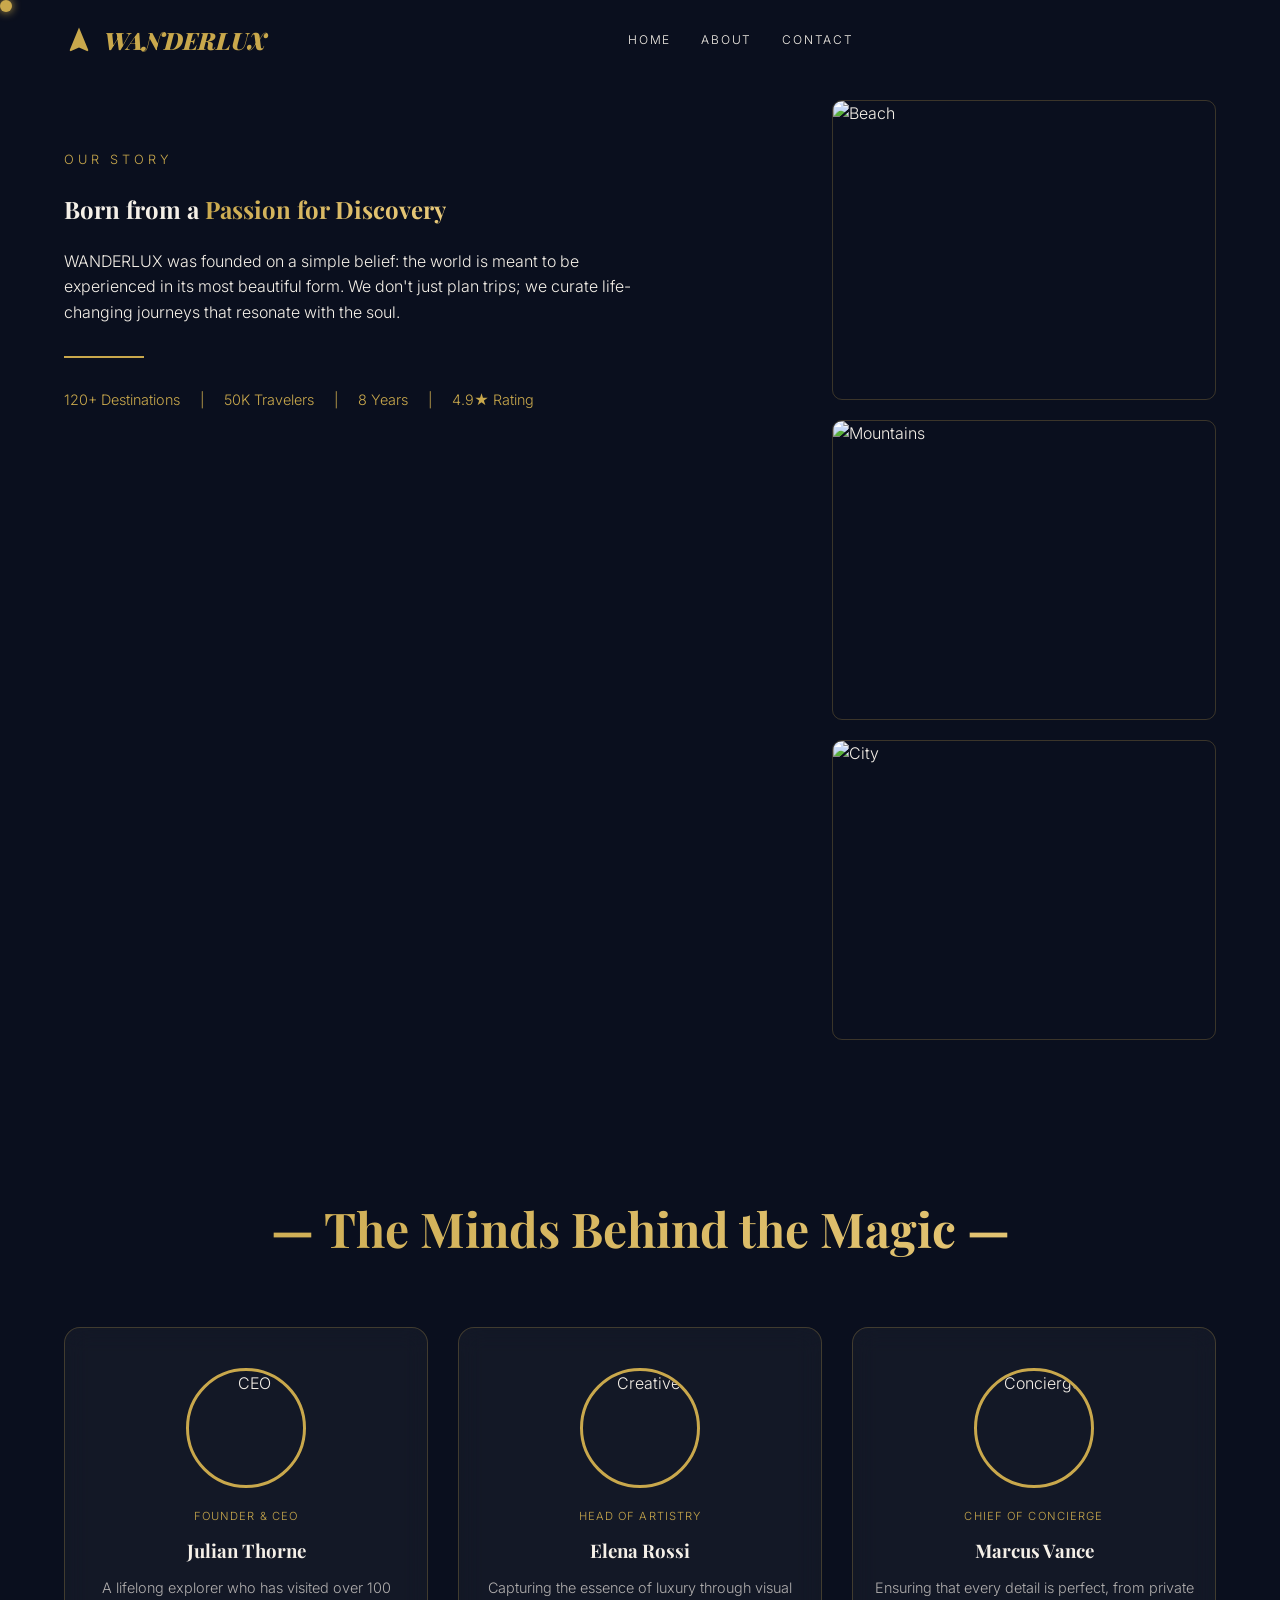
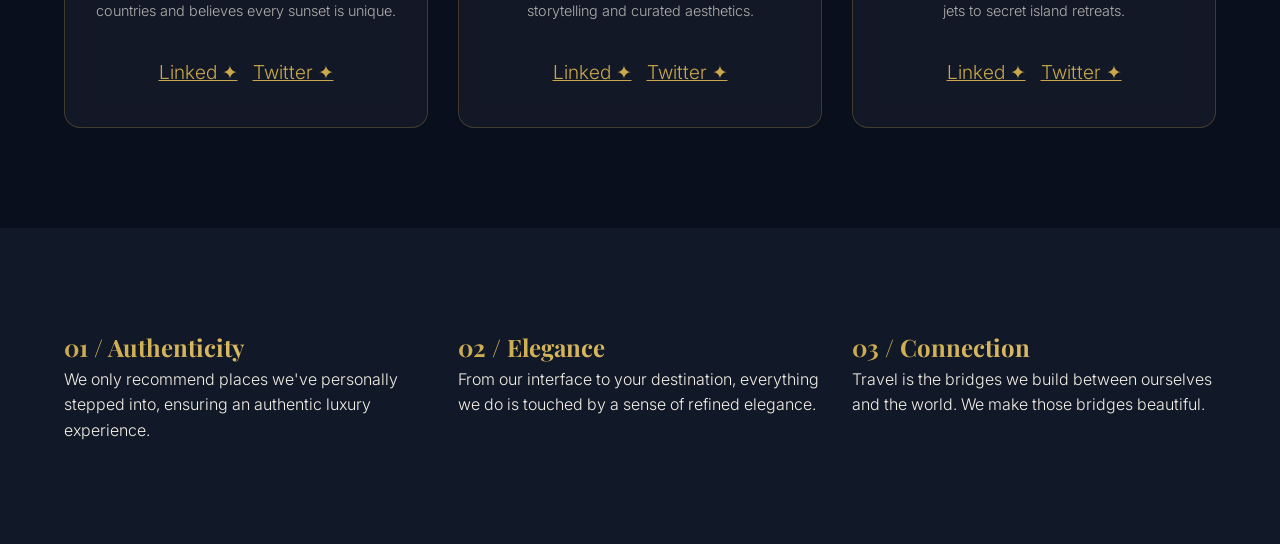
==== about.html @ 08367f94 "feat: implement initial structure for the travel recommendation application including home, about, a" ====
<!DOCTYPE html>
<html lang="en">
<head>
  <meta charset="UTF-8">
  <meta name="viewport" content="width=device-width, initial-scale=1.0">
  <title>About Us | WANDERLUX</title>
  <link rel="stylesheet" href="style.css">
</head>
<body>

  <div id="cursor"></div>

  <!-- Navbar (No Search) -->
  <nav class="navbar">
    <a href="travel_recommendation.html" class="logo">
      <svg viewBox="0 0 24 24" xmlns="http://www.w3.org/2000/svg">
        <path d="M12 2L4.5 20.29L5.21 21L12 18L18.79 21L19.5 20.29L12 2Z"/>
      </svg>
      WANDERLUX
    </a>
    <div class="nav-links">
      <a href="travel_recommendation.html">Home</a>
      <a href="about.html">About</a>
      <a href="contact.html">Contact</a>
    </div>
    <div></div> <!-- Empty div for spacing -->
  </nav>

  <!-- Hero Section -->
  <section class="about-hero">
    <div class="about-text">
      <span class="hero-label fade-in">OUR STORY</span>
      <h1 class="fade-in">
        <span>Born from a</span>
        <span class="gold-text">Passion for Discovery</span>
      </h1>
      <p class="fade-in" style="max-width: 600px; margin-top: 20px;">
        WANDERLUX was founded on a simple belief: the world is meant to be experienced in its most beautiful form. 
        We don't just plan trips; we curate life-changing journeys that resonate with the soul.
      </p>
      <hr class="hr-gold fade-in">
      <div class="stats-row fade-in">
        <span>120+ Destinations</span> | 
        <span>50K Travelers</span> | 
        <span>8 Years</span> | 
        <span>4.9★ Rating</span>
      </div>
    </div>
    <div class="about-images">
      <img src="https://images.unsplash.com/photo-1507525428034-b723cf961d3e?w=800" alt="Beach" class="fade-in">
      <img src="https://images.unsplash.com/photo-1464822759023-fed622ff2c3b?w=800" alt="Mountains" class="fade-in">
      <img src="https://images.unsplash.com/photo-1502602898657-3e91760cbb34?w=800" alt="City" class="fade-in">
    </div>
  </section>

  <!-- Team Section -->
  <section class="section">
    <h2 class="section-title gold-text">— The Minds Behind the Magic —</h2>
    <div class="grid">
      <div class="card team-card fade-in">
        <img src="https://images.unsplash.com/photo-1500648767791-00dcc994a43e?w=400" alt="CEO" class="team-avatar">
        <span class="team-role">Founder & CEO</span>
        <h3>Julian Thorne</h3>
        <p>A lifelong explorer who has visited over 100 countries and believes every sunset is unique.</p>
        <div class="social-links">
          <a href="#">Linked ✦</a>
          <a href="#">Twitter ✦</a>
        </div>
      </div>
      <div class="card team-card fade-in">
        <img src="https://images.unsplash.com/photo-1494790108377-be9c29b29330?w=400" alt="Creative" class="team-avatar">
        <span class="team-role">Head of Artistry</span>
        <h3>Elena Rossi</h3>
        <p>Capturing the essence of luxury through visual storytelling and curated aesthetics.</p>
        <div class="social-links">
          <a href="#">Linked ✦</a>
          <a href="#">Twitter ✦</a>
        </div>
      </div>
      <div class="card team-card fade-in">
        <img src="https://images.unsplash.com/photo-1507003211169-0a1dd7228f2d?w=400" alt="Concierge" class="team-avatar">
        <span class="team-role">Chief of Concierge</span>
        <h3>Marcus Vance</h3>
        <p>Ensuring that every detail is perfect, from private jets to secret island retreats.</p>
        <div class="social-links">
          <a href="#">Linked ✦</a>
          <a href="#">Twitter ✦</a>
        </div>
      </div>
    </div>
  </section>

  <!-- Philosophy Section -->
  <section class="section" style="background: var(--bg-secondary);">
    <div class="grid">
      <div class="fade-in">
        <h2 class="gold-text">01 / Authenticity</h2>
        <p>We only recommend places we've personally stepped into, ensuring an authentic luxury experience.</p>
      </div>
      <div class="fade-in">
        <h2 class="gold-text">02 / Elegance</h2>
        <p>From our interface to your destination, everything we do is touched by a sense of refined elegance.</p>
      </div>
      <div class="fade-in">
        <h2 class="gold-text">03 / Connection</h2>
        <p>Travel is the bridges we build between ourselves and the world. We make those bridges beautiful.</p>
      </div>
    </div>
  </section>

  <script src="travel_recommendation.js"></script>
</body>
</html>
---- style.css ----
@import url('https://fonts.googleapis.com/css2?family=Playfair+Display:ital,wght@0,700;0,900;1,700;1,900&family=Inter:wght@300;400&display=swap');

:root {
  --bg-primary: #0a0f1e;
  --bg-secondary: #111827;
  --gold: #c9a84c;
  --gold-light: #e8c97a;
  --cream: #f5f0e8;
  --glass-bg: rgba(255, 255, 255, 0.04);
  --glass-border: rgba(201, 168, 76, 0.25);
  --nav-height: 80px;
}

* {
  margin: 0;
  padding: 0;
  box-sizing: border-box;
}

body {
  background-color: var(--bg-primary);
  color: var(--cream);
  font-family: 'Inter', sans-serif;
  font-weight: 300;
  line-height: 1.6;
  overflow-x: hidden;
}

h1, h2, h3, h4, .logo {
  font-family: 'Playfair Display', serif;
}

/* Scrollbar */
::-webkit-scrollbar {
  width: 6px;
}
::-webkit-scrollbar-track {
  background: var(--bg-primary);
}
::-webkit-scrollbar-thumb {
  background: var(--gold);
  border-radius: 3px;
}

/* Navbar */
.navbar {
  position: fixed;
  top: 0;
  width: 100%;
  height: var(--nav-height);
  display: flex;
  justify-content: space-between;
  align-items: center;
  padding: 0 5%;
  z-index: 1000;
  transition: all 0.4s ease;
}

.navbar.scrolled {
  background: rgba(10, 15, 30, 0.85);
  backdrop-filter: blur(20px);
  border-bottom: 1px solid rgba(201, 168, 76, 0.15);
  height: 70px;
}

.logo {
  display: flex;
  align-items: center;
  gap: 10px;
  font-size: 1.5rem;
  font-weight: 900;
  font-style: italic;
  color: var(--gold);
  text-decoration: none;
}

.logo svg {
  width: 30px;
  height: 30px;
  fill: var(--gold);
}

.nav-links {
  display: flex;
  gap: 30px;
}

.nav-links a {
  color: var(--cream);
  text-decoration: none;
  font-size: 0.75rem;
  text-transform: uppercase;
  letter-spacing: 0.15em;
  transition: color 0.3s;
}

.nav-links a:hover {
  color: var(--gold);
}

.nav-search {
  display: flex;
  align-items: center;
  gap: 15px;
}

.search-input {
  background: transparent;
  border: none;
  border-bottom: 1px solid rgba(201, 168, 76, 0.4);
  color: var(--cream);
  padding: 8px 4px;
  outline: none;
  width: 150px;
  transition: all 0.3s;
}

.search-input:focus {
  border-bottom-color: var(--gold);
  width: 200px;
}

.btn {
  padding: 10px 24px;
  border-radius: 50px;
  border: none;
  cursor: pointer;
  font-family: 'Inter', sans-serif;
  font-weight: 400;
  transition: all 0.3s ease;
  text-decoration: none;
  display: inline-block;
}

.btn-gold {
  background: linear-gradient(135deg, var(--gold), var(--gold-light));
  color: var(--bg-primary);
}

.btn-gold:hover {
  transform: scale(1.05);
  box-shadow: 0 0 20px rgba(201, 168, 76, 0.4);
}

.btn-ghost {
  background: transparent;
  border: 1px solid var(--gold);
  color: var(--gold);
}

.btn-ghost:hover {
  background: rgba(201, 168, 76, 0.1);
}

/* Hero Section */
.hero {
  position: relative;
  height: 100vh;
  width: 100%;
  display: flex;
  align-items: center;
  justify-content: center;
  overflow: hidden;
  text-align: center;
}

.hero-bg {
  position: absolute;
  top: 0;
  left: 0;
  width: 100%;
  height: 100%;
  background: linear-gradient(rgba(10, 15, 30, 0.6), rgba(10, 15, 30, 0.6)), 
              url('https://images.unsplash.com/photo-1476514525535-07fb3b4ae5f1?w=1600');
  background-size: cover;
  background-position: center;
  z-index: -2;
}

#hero-canvas {
  position: absolute;
  top: 0;
  left: 0;
  z-index: -1;
}

.hero-content {
  max-width: 900px;
  z-index: 1;
  padding: 0 20px;
}

.hero-label {
  color: var(--gold);
  text-transform: uppercase;
  letter-spacing: 0.3em;
  font-size: 0.8rem;
  margin-bottom: 20px;
  display: block;
}

.hero h1 {
  font-size: 6rem;
  font-weight: 900;
  line-height: 1.1;
  margin-bottom: 20px;
}

.hero h1 span {
  display: block;
}

.gold-text {
  background: linear-gradient(135deg, #c9a84c, #e8c97a, #c9a84c);
  -webkit-background-clip: text;
  -webkit-text-fill-color: transparent;
  background-size: 200% auto;
  animation: shimmer 3s linear infinite;
}

@keyframes shimmer {
  to { background-position: 200% center; }
}

.hero-subtext {
  font-style: italic;
  font-size: 1.2rem;
  margin-bottom: 40px;
  opacity: 0.8;
}

.hero-btns {
  display: flex;
  gap: 20px;
  justify-content: center;
}

.scroll-indicator {
  position: absolute;
  bottom: 30px;
  left: 50%;
  transform: translateX(-50%);
  animation: bounce 2s infinite;
  color: var(--gold);
}

@keyframes bounce {
  0%, 20%, 50%, 80%, 100% { transform: translateY(0) translateX(-50%); }
  40% { transform: translateY(-10px) translateX(-50%); }
  60% { transform: translateY(-5px) translateX(-50%); }
}

/* Marquee */
.marquee {
  background: var(--bg-secondary);
  border-top: 1px solid rgba(201, 168, 76, 0.2);
  border-bottom: 1px solid rgba(201, 168, 76, 0.2);
  padding: 15px 0;
  overflow: hidden;
}

.marquee-track {
  display: flex;
  width: max-content;
  animation: marquee 25s linear infinite;
}

.marquee-item {
  font-family: 'Playfair Display', serif;
  font-size: 1.2rem;
  color: var(--gold);
  margin: 0 40px;
  white-space: nowrap;
}

@keyframes marquee {
  from { transform: translateX(0); }
  to { transform: translateX(-50%); }
}

/* Cards Section */
.section {
  padding: 100px 5%;
}

.section-title {
  text-align: center;
  font-size: 3rem;
  margin-bottom: 60px;
}

.grid {
  display: grid;
  grid-template-columns: repeat(auto-fill, minmax(350px, 1fr));
  gap: 30px;
}

.card {
  background: var(--glass-bg);
  border: 1px solid var(--glass-border);
  backdrop-filter: blur(12px);
  border-radius: 16px;
  overflow: hidden;
  transition: all 0.3s ease;
  display: flex;
  flex-direction: column;
}

.card:hover {
  transform: translateY(-8px);
  border-color: rgba(201, 168, 76, 0.6);
  box-shadow: 0 20px 60px rgba(201, 168, 76, 0.12);
}

.card-img {
  width: 100%;
  height: 220px;
  object-fit: cover;
  border-bottom: 3px solid var(--gold);
}

.card-body {
  padding: 24px;
  flex-grow: 1;
}

.time-badge {
  display: inline-block;
  padding: 4px 12px;
  border: 1px solid var(--gold);
  border-radius: 50px;
  font-size: 0.7rem;
  color: var(--gold);
  margin-bottom: 15px;
}

.card h3 {
  margin-bottom: 10px;
}

.card p {
  font-size: 0.9rem;
  color: rgba(245, 240, 232, 0.7);
  margin-bottom: 20px;
}

.explore-link {
  color: var(--gold);
  text-decoration: none;
  font-weight: 400;
  display: inline-block;
  transition: gap 0.3s;
}

.explore-link:hover {
  text-decoration: underline;
}

/* Features */
.features-grid {
  display: grid;
  grid-template-columns: repeat(3, 1fr);
  gap: 30px;
  margin-top: 50px;
}

.feature-box {
  text-align: center;
  padding: 40px;
  background: var(--glass-bg);
  border: 1px solid var(--glass-border);
  border-radius: 16px;
}

.feature-icon {
  font-size: 2.5rem;
  margin-bottom: 20px;
  display: block;
}

/* Custom Cursor */
#cursor {
  width: 12px;
  height: 12px;
  background-color: var(--gold);
  border-radius: 50%;
  position: fixed;
  pointer-events: none;
  z-index: 9999;
  transition: transform 0.1s ease;
  box-shadow: 0 0 10px var(--gold);
}

/* Fade In Animation */
.fade-in {
  opacity: 0;
  transform: translateY(30px);
  transition: opacity 0.7s ease, transform 0.7s ease;
}

.fade-in.visible {
  opacity: 1;
  transform: translateY(0);
}

/* About Page Specific */
.about-hero {
  display: flex;
  min-height: 80vh;
}

.about-text {
  flex: 0 0 60%;
  padding: 150px 5% 100px;
}

.about-images {
  flex: 0 0 40%;
  padding: 100px 5% 50px;
  display: flex;
  flex-direction: column;
  gap: 20px;
}

.about-images img {
  width: 100%;
  height: 300px;
  object-fit: cover;
  border-radius: 10px;
  border: 1px solid var(--glass-border);
}

.hr-gold {
  width: 80px;
  height: 2px;
  background-color: var(--gold);
  border: none;
  margin: 30px 0;
}

.stats-row {
  display: flex;
  gap: 20px;
  font-size: 0.9rem;
  color: var(--gold);
  flex-wrap: wrap;
}

/* Team Section */
.team-card {
  text-align: center;
  padding: 40px 20px;
}

.team-avatar {
  width: 120px;
  height: 120px;
  border-radius: 50%;
  border: 3px solid var(--gold);
  margin: 0 auto 20px;
  object-fit: cover;
}

.team-role {
  color: var(--gold);
  text-transform: uppercase;
  font-size: 0.7rem;
  letter-spacing: 0.1em;
  margin-bottom: 10px;
  display: block;
}

.social-links {
  margin-top: 15px;
  display: flex;
  justify-content: center;
  gap: 15px;
}

.social-links a {
  color: var(--gold);
  font-size: 1.2rem;
  transition: transform 0.3s;
}

.social-links a:hover {
  transform: scale(1.2);
}

/* Contact Page Specific */
.contact-container {
  display: grid;
  grid-template-columns: 1fr 1fr;
  gap: 50px;
  padding-top: 150px;
}

.contact-info h2 {
  font-size: 4rem;
  line-height: 1.1;
  margin: 20px 0;
}

.contact-details {
  margin-top: 50px;
}

.contact-item {
  display: flex;
  align-items: center;
  gap: 20px;
  margin-bottom: 30px;
}

.contact-item i {
  font-size: 1.5rem;
  color: var(--gold);
}

.contact-form {
  padding: 50px;
}

.form-group {
  margin-bottom: 30px;
}

.form-input {
  width: 100%;
  background: transparent;
  border: none;
  border-bottom: 1px solid rgba(201, 168, 76, 0.4);
  color: var(--cream);
  padding: 12px 0;
  outline: none;
  font-family: 'Inter', sans-serif;
  transition: border-color 0.3s;
}

.form-input:focus {
  border-bottom-color: var(--gold);
}

select.form-input option {
  background: var(--bg-primary);
  color: var(--cream);
}

textarea.form-input {
  resize: none;
  height: 100px;
}

/* Responsiveness */
@media (max-width: 1024px) {
  .hero h1 { font-size: 4rem; }
  .contact-container { grid-template-columns: 1fr; }
  .about-hero { flex-direction: column; }
  .about-text, .about-images { flex: 0 0 100%; }
}

@media (max-width: 768px) {
  .navbar { padding: 0 20px; }
  .nav-links { display: none; }
  .features-grid { grid-template-columns: 1fr; }
  .hero h1 { font-size: 3rem; }
  .section-title { font-size: 2rem; }
}
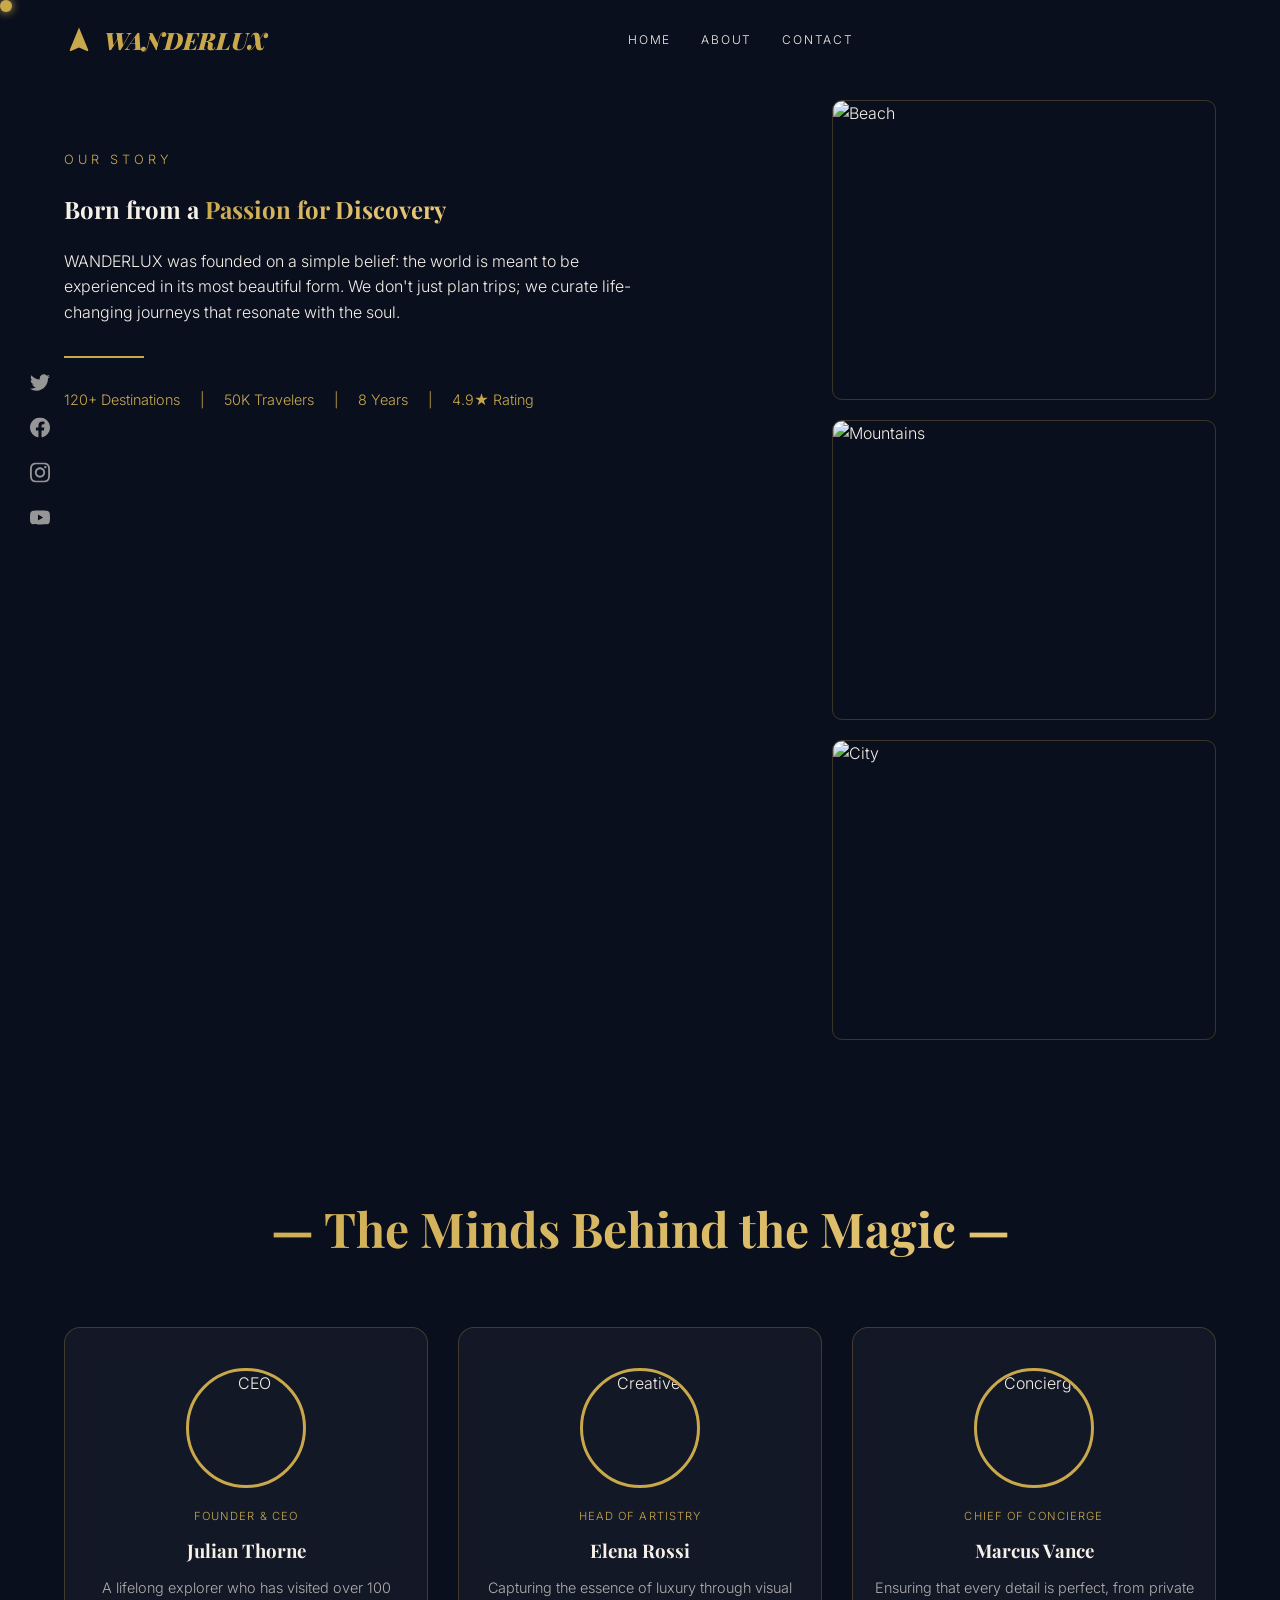
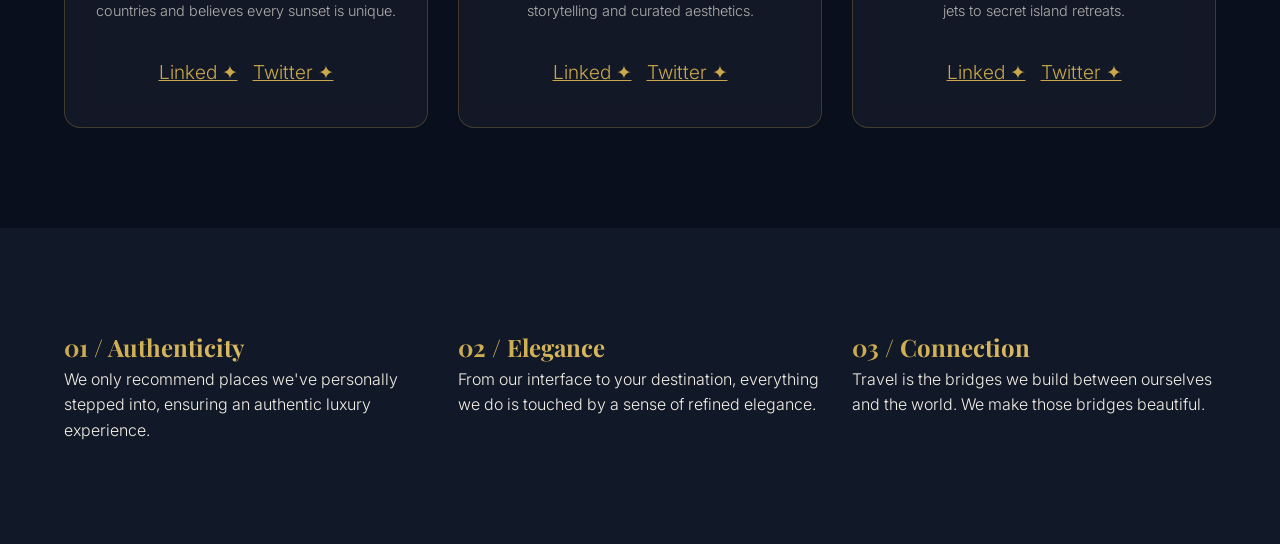
==== commit a0d8de03: "feat: Add social sidebar, new image assets, and update API image paths." ====
--- a/about.html
+++ b/about.html
@@ -9,6 +9,22 @@
 <body>
 
   <div id="cursor"></div>
+
+  <!-- Social Sidebar -->
+  <div class="social-sidebar">
+    <a href="#" aria-label="Twitter">
+      <svg viewBox="0 0 24 24"><path d="M23.953 4.57a10 10 0 01-2.825.775 4.958 4.958 0 002.163-2.723c-.951.555-2.005.959-3.127 1.184a4.92 4.92 0 00-8.384 4.482C7.69 8.095 4.067 6.13 1.64 3.162a4.822 4.822 0 00-.666 2.475c0 1.71.87 3.213 2.188 4.096a4.904 4.904 0 01-2.228-.616v.06a4.923 4.923 0 003.946 4.84 4.996 4.996 0 01-2.212.085 4.936 4.936 0 004.604 3.417 9.867 9.867 0 01-6.102 2.105c-.39 0-.779-.023-1.17-.067a13.995 13.995 0 007.557 2.209c9.053 0 13.998-7.496 13.998-13.985 0-.21 0-.42-.015-.63A9.935 9.935 0 0024 4.59z"/></svg>
+    </a>
+    <a href="#" aria-label="Facebook">
+      <svg viewBox="0 0 24 24"><path d="M24 12.073c0-6.627-5.373-12-12-12s-12 5.373-12 12c0 5.99 4.388 10.954 10.125 11.854V15.47H7.078v-3.397h3.047V9.43c0-3.007 1.791-4.667 4.53-4.667 1.312 0 2.686.235 2.686.235v2.953H15.83c-1.491 0-1.956.925-1.956 1.874v2.25h3.328l-.532 3.397h-2.796v8.457C19.612 23.027 24 18.062 24 12.073z"/></svg>
+    </a>
+    <a href="#" aria-label="Instagram">
+      <svg viewBox="0 0 24 24"><path d="M12 0C8.74 0 8.333.015 7.053.072 5.775.132 4.905.333 4.14.63c-.789.306-1.459.717-2.126 1.384S.935 3.35.63 4.14C.333 4.905.131 5.775.072 7.053.012 8.333 0 8.74 0 12s.015 3.667.072 4.947c.06 1.277.261 2.148.558 2.913.306.788.717 1.459 1.384 2.126.667.666 1.336 1.079 2.126 1.384.766.296 1.636.499 2.913.558C8.333 23.988 8.74 24 12 24s3.667-.015 4.947-.072c1.277-.06 2.148-.262 2.913-.558.788-.306 1.459-.718 2.126-1.384.666-.667 1.079-1.335 1.384-2.126.296-.765.499-1.636.558-2.913.06-1.28.072-1.687.072-4.947s-.015-3.667-.072-4.947c-.06-1.277-.262-2.149-.558-2.913-.306-.789-.718-1.459-1.384-2.126C21.319 1.347 20.651.935 19.86.63c-.765-.297-1.636-.499-2.913-.558C15.667.012 15.26 0 12 0zm0 2.16c3.203 0 3.585.016 4.85.071 1.17.055 1.805.249 2.227.415.562.217.96.477 1.382.896.419.42.679.819.896 1.381.164.422.36 1.057.413 2.227.057 1.266.07 1.646.07 4.85s-.015 3.584-.071 4.85c-.055 1.17-.249 1.805-.415 2.227-.217.562-.477.96-.896 1.382-.42.419-.819.679-1.381.896-.422.164-1.056.36-2.227.413-1.266.057-1.646.07-4.85.07s-3.584-.015-4.85-.071c-1.17-.055-1.805-.249-2.227-.415-.562-.217-.96-.477-1.382-.896-.419-.42-.679-.819-.896-1.381-.164-.422-.36-1.057-.413-2.227-.057-1.266-.07-1.646-.07-4.85s.015-3.584.071-4.85c.055-1.17.249-1.805.415-2.227.217-.562.477-.96.896-1.382.42-.419.819-.679 1.381-.896.422-.164 1.057-.36 2.227-.413 1.266-.057 1.646-.07 4.85-.07zm0 3.678c-3.405 0-6.162 2.757-6.162 6.162 0 3.405 2.757 6.162 6.162 6.162 3.405 0 6.162-2.757 6.162-6.162 0-3.405-2.757-6.162-6.162-6.162zM12 16c-2.21 0-4-1.79-4-4s1.79-4 4-4 4 1.79 4 4-1.79 4-4 4zm7.846-10.405c0 .795-.646 1.44-1.44 1.44-.795 0-1.44-.645-1.44-1.44 0-.795.645-1.44 1.44-1.44.795 0 1.44.645 1.44 1.44z"/></svg>
+    </a>
+    <a href="#" aria-label="YouTube">
+      <svg viewBox="0 0 24 24"><path d="M23.498 6.186a3.016 3.016 0 00-2.122-2.136C19.505 3.545 12 3.545 12 3.545s-7.505 0-9.377.505A3.017 3.017 0 00.502 6.186C0 8.07 0 12 0 12s0 3.93.502 5.814a3.016 3.016 0 002.122 2.136c1.871.505 9.376.505 9.376.505s7.505 0 9.377-.505a3.015 3.015 0 002.122-2.136C24 15.93 24 12 24 12s0-3.93-.502-5.814zM9.545 15.568V8.432L15.818 12l-6.273 3.568z"/></svg>
+    </a>
+  </div>
 
   <!-- Navbar (No Search) -->
   <nav class="navbar">
--- a/style.css
+++ b/style.css
@@ -213,6 +213,7 @@
 .gold-text {
   background: linear-gradient(135deg, #c9a84c, #e8c97a, #c9a84c);
   -webkit-background-clip: text;
+  background-clip: text;
   -webkit-text-fill-color: transparent;
   background-size: 200% auto;
   animation: shimmer 3s linear infinite;
@@ -551,12 +552,47 @@
   height: 100px;
 }
 
+/* Social Sidebar */
+.social-sidebar {
+  position: fixed;
+  left: 30px;
+  top: 50%;
+  transform: translateY(-50%);
+  display: flex;
+  flex-direction: column;
+  gap: 25px;
+  z-index: 100;
+}
+
+.social-sidebar a {
+  color: var(--cream);
+  font-size: 1.2rem;
+  opacity: 0.6;
+  transition: all 0.3s ease;
+  display: flex;
+  align-items: center;
+  justify-content: center;
+}
+
+.social-sidebar a:hover {
+  opacity: 1;
+  color: var(--gold);
+  transform: scale(1.2);
+}
+
+.social-sidebar svg {
+  width: 20px;
+  height: 20px;
+  fill: currentColor;
+}
+
 /* Responsiveness */
 @media (max-width: 1024px) {
   .hero h1 { font-size: 4rem; }
   .contact-container { grid-template-columns: 1fr; }
   .about-hero { flex-direction: column; }
   .about-text, .about-images { flex: 0 0 100%; }
+  .social-sidebar { left: 15px; }
 }
 
 @media (max-width: 768px) {
@@ -565,4 +601,5 @@
   .features-grid { grid-template-columns: 1fr; }
   .hero h1 { font-size: 3rem; }
   .section-title { font-size: 2rem; }
-}
+  .social-sidebar { display: none; }
+}
